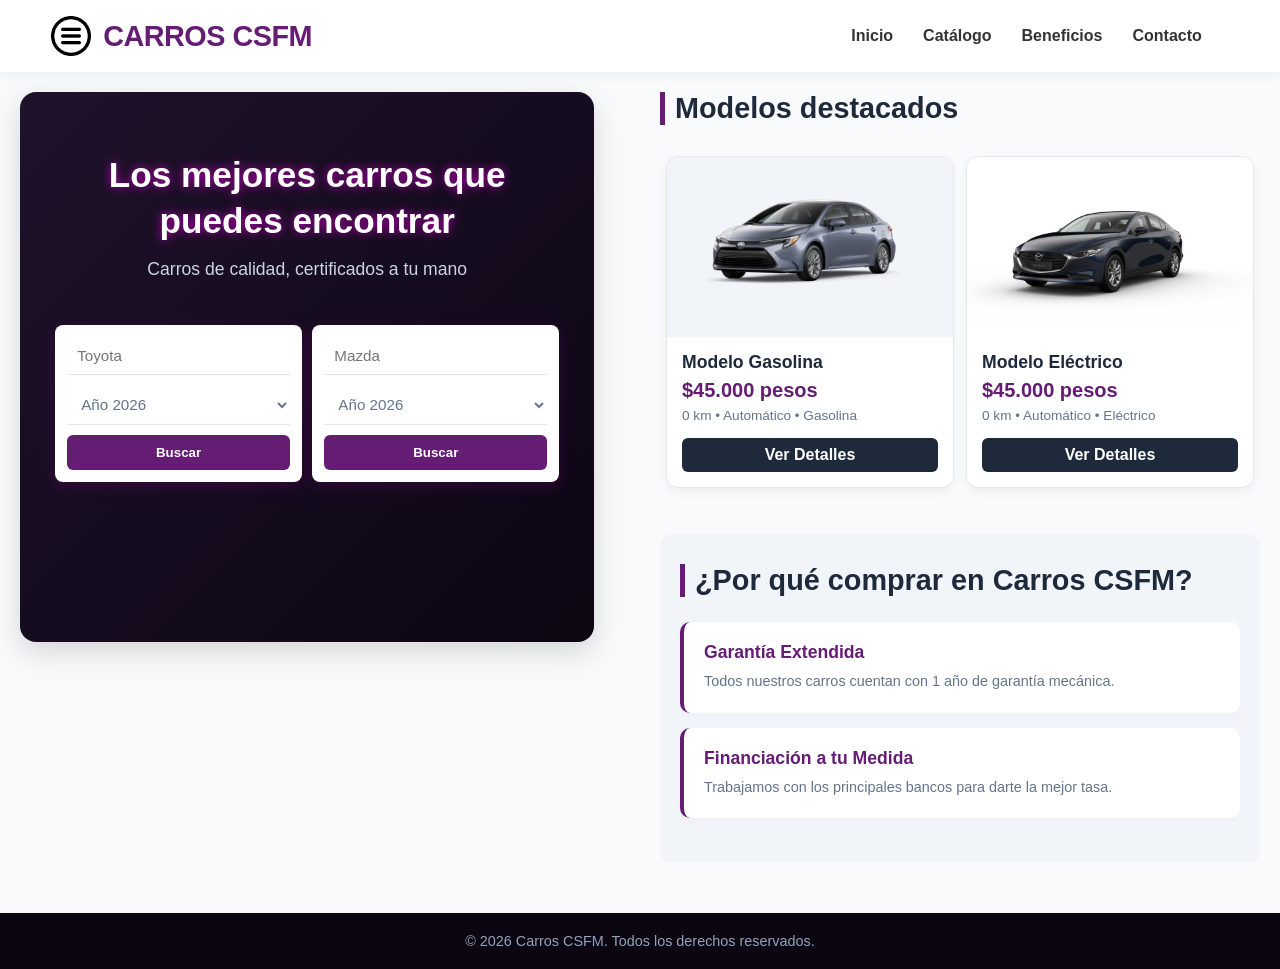
==== index.html @ 4cc78f71 "Resolver conflicto y añadir páginas" ====
<!doctype html>
<html lang="es">
  <head>
    <meta charset="UTF-8" />
    <meta name="viewport" content="width=device-width, initial-scale=1.0" />
    <title>CARROS CSFM</title>
    <link rel="stylesheet" href="css/Style.css" />
  </head>
  <body>
    <div class="container">
      <header class="header">
        <div class="logo-area">
          <img src="imagenes/menu-icon.png" alt="menu-pagina" />
          <h1>CARROS CSFM</h1>
        </div>
        <nav class="nav">
          <ul>
            <li><a href="#inicio">Inicio</a></li>
            <li><a href="#catalogo">Catálogo</a></li>
            <li><a href="#beneficios">Beneficios</a></li>
            <li><a href="#contacto">Contacto</a></li>
          </ul>
        </nav>
      </header>

      <div class="main-wrapper clearfix">
        <main class="main" id="inicio">
          <div class="presentacion-content">
            <h2>Los mejores carros que puedes encontrar</h2>
            <p>Carros de calidad, certificados a tu mano</p>

            <div class="search-container clearfix">
              <form action="search-box" class="search-form">
                <input type="text" placeholder="Toyota" />
                <select>
                  <option value="Año 2026">Año 2026</option>
                  <option value="Año 2025">Año 2025</option>
                  <option value="Año 2024">Año 2024</option>
                  <option value="Año 2023">Año 2023</option>
                  <option value="Año 2022">Año 2022</option>
                </select>
                <button type="submit">Buscar</button>
              </form>

              <form action="search-box" class="search-form">
                <input type="text" placeholder="Mazda" />
                <select>
                  <option value="Año 2026">Año 2026</option>
                  <option value="Año 2025">Año 2025</option>
                  <option value="Año 2024">Año 2024</option>
                  <option value="Año 2023">Año 2023</option>
                  <option value="Año 2022">Año 2022</option>
                </select>
                <button type="submit">Buscar</button>
              </form>
            </div>
          </div>
        </main>

        <aside class="sidebar">
          <section id="catalogo" class="catalogo-container">
            <h2 class="section-title">Modelos destacados</h2>

            <div class="car-grid clearfix">
              <article class="car-card">
                <img src="imagenes/carro1.png" alt="Modelo del carro" />
                <div class="car-info">
                  <h3>Modelo Gasolina</h3>
                  <p class="precio">$45.000 pesos</p>
                  <p class="especificaciones">0 km • Automático • Gasolina</p>
                  <a href="carro-gasolina.html" class="btn-details"
                    >Ver Detalles</a
                  >
                </div>
              </article>

              <article class="car-card">
                <img src="imagenes/carro2.png" alt="Modelo del carro" />
                <div class="car-info">
                  <h3>Modelo Eléctrico</h3>
                  <p class="precio">$45.000 pesos</p>
                  <p class="especificaciones">0 km • Automático • Eléctrico</p>
                  <a href="carro-electrico.html" class="btn-details"
                    >Ver Detalles</a
                  >
                </div>
              </article>
            </div>
          </section>

          <section id="beneficios" class="benefic">
            <h2 class="section-title">¿Por qué comprar en Carros CSFM?</h2>
            <div class="benefits-grid">
              <div class="benefit-item">
                <h3>Garantía Extendida</h3>
                <p>
                  Todos nuestros carros cuentan con 1 año de garantía mecánica.
                </p>
              </div>
              <div class="benefit-item">
                <h3>Financiación a tu Medida</h3>
                <p>
                  Trabajamos con los principales bancos para darte la mejor
                  tasa.
                </p>
              </div>
            </div>
          </section>
        </aside>
      </div>

      <footer class="footer">
        <p>© 2026 Carros CSFM. Todos los derechos reservados.</p>
      </footer>
    </div>
  </body>
</html>
---- css/Style.css ----
* {
    margin: 0;
    padding: 0;
    box-sizing: border-box;
    font-family: 'Segoe UI', Tahoma, Geneva, Verdana, sans-serif;
}

html {
    scroll-behavior: smooth;
    background-color: #f8fafc;
    color: #1e293b;
}

.container {
    max-width: 1400px;
    margin: 0 auto;
}

.clearfix::after {
    content: "";
    display: table;
    clear: both;
}

.header {
    display: flex;
    justify-content: space-between;
    align-items: center;
    padding: 15px 4%;
    background-color: #ffffff;
    box-shadow: 0px 4px 10px rgba(104, 28, 97, 0.05);
    position: sticky;
    top: 0;
    z-index: 100;
}

.logo-area {
    display: flex;
    align-items: center;
    gap: 12px; 
}

.logo-area img {
    width: 40px; 
    height: 40px; 
    object-fit: contain; 
}

.logo-area h1 {
    color: #651d74;
    font-size: 1.8rem;
    font-weight: 800;
    letter-spacing: -0.5px;
}

.nav ul {
    display: flex;
    align-items: center;
    list-style: none;
    margin: 12px;
}

.nav ul li {
    margin: 0 15px;
}

.nav ul li a {
    text-decoration: none;
    color: #333333;
    font-weight: 600;
    transition: color 0.3s ease;
}

.nav ul li a:hover {
    color: #651d74;
}

.main {
    float: left;
    width: 48%;
    padding: 20px;
}

.sidebar {
    float: right;
    width: 50%;
    padding: 20px;
}

.presentacion-content {
    background: linear-gradient(135deg, #1f122b 0%, #0c0512 100%);
    color: #ffffff;
    padding: 60px 30px;
    border-radius: 16px;
    text-align: center;
    min-height: 550px;
    box-shadow: 0px 10px 30px rgba(0, 0, 0, 0.15);
}

.presentacion-content h2 {
    color: #ffffff;
    font-size: 2.2rem;
    margin-bottom: 15px;
    text-shadow: 0px 0px 10px #bc00b9;
    line-height: 1.3;
}

.presentacion-content p {
    color: #cbd5e1;
    font-size: 1.1rem;
    margin-bottom: 40px;
}

.search-form {
    float: left;
    width: 48%;
    margin: 1%;
    background-color: #ffffff;
    padding: 12px;
    border-radius: 8px;
    box-shadow: 0px 4px 15px rgba(188, 0, 185, 0.2);
}

.search-form input, 
.search-form select {
    border: none;
    padding: 10px;
    font-size: 0.95rem;
    outline: none;
    background: transparent;
    width: 100%;
    color: #1e293b;
    border-bottom: 1px solid #e2e8f0;
    margin-bottom: 10px;
}

.search-form select {
    color: #64748b;
    cursor: pointer;
}

.search-form button {
    background-color: #651d74;
    color: #ffffff;
    border: none;
    padding: 10px 20px;
    font-weight: 600;
    border-radius: 6px;
    cursor: pointer;
    width: 100%;
    transition: background-color 0.3s ease, box-shadow 0.3s ease;
}

.search-form button:hover {
    background-color: #bc00b9;
    box-shadow: 0px 0px 10px #bc00b9;
}

.catalogo-container {
    margin-bottom: 40px;
}

.section-title {
    font-size: 1.8rem;
    margin-bottom: 25px;
    color: #1e293b;
    border-left: 5px solid #651d74;
    padding-left: 10px;
}

.car-card {
    float: left;
    width: 48%;
    margin: 1%;
    background-color: #ffffff;
    border-radius: 12px;
    overflow: hidden;
    box-shadow: 0px 4px 10px rgba(0, 0, 0, 0.05);
    border: 1px solid #e2e8f0;
    animation: fadeInUp 0.6s ease-out forwards;
}

.car-card:hover {
    transform: translateY(-5px);
    box-shadow: 0px 4px 20px rgba(101, 29, 116, 0.15);
}

.car-card img {
    width: 100%;
    height: 180px;
    object-fit: cover;
    background-color: #f1f5f9;
    display: block;
}

.car-info {
    padding: 15px;
}

.car-info h3 {
    font-size: 1.1rem;
    margin-bottom: 6px;
    color: #1e293b;
}

.precio {
    font-size: 1.25rem;
    font-weight: 700;
    color: #651d74;
    margin-bottom: 6px;
}

.especificaciones {
    color: #64748b;
    font-size: 0.85rem;
    margin-bottom: 15px;
}

.btn-details {
    display: block;
    text-align: center;
    text-decoration: none;
    background-color: #1e293b;
    color: #ffffff;
    padding: 8px;
    border-radius: 6px;
    font-weight: 600;
    transition: background-color 0.3s ease;
}

.btn-details:hover {
    background-color: #651d74;
}

.benefic {
    background-color: #f1f5f9;
    padding: 30px 20px;
    border-radius: 12px;
}

.benefit-item {
    background-color: #ffffff;
    padding: 20px;
    border-radius: 10px;
    margin-bottom: 15px;
    box-shadow: 0px 4px 10px rgba(0, 0, 0, 0.02);
    border-left: 4px solid #651d74;
}

.benefit-item h3 {
    font-size: 1.1rem;
    color: #651d74;
    margin-bottom: 8px;
}

.benefit-item p {
    color: #64748b;
    line-height: 1.5;
    font-size: 0.9rem;
}

.footer {
    background-color: #0c0512;
    color: #94a3b8;
    text-align: center;
    padding: 20px 5%;
    font-size: 0.9rem;
    margin-top: 30px;
}

@keyframes fadeInUp {
    from {
        opacity: 0;
        transform: translateY(20px);
    }
    to {
        opacity: 1;
        transform: translateY(0);
    }
}

.car-card {
    animation: fadeInUp 0.6s ease-out forwards;
}

.car-grid .car-card:nth-child(1) { animation-delay: 0.1s; }
.car-grid .car-card:nth-child(2) { animation-delay: 0.2s; }
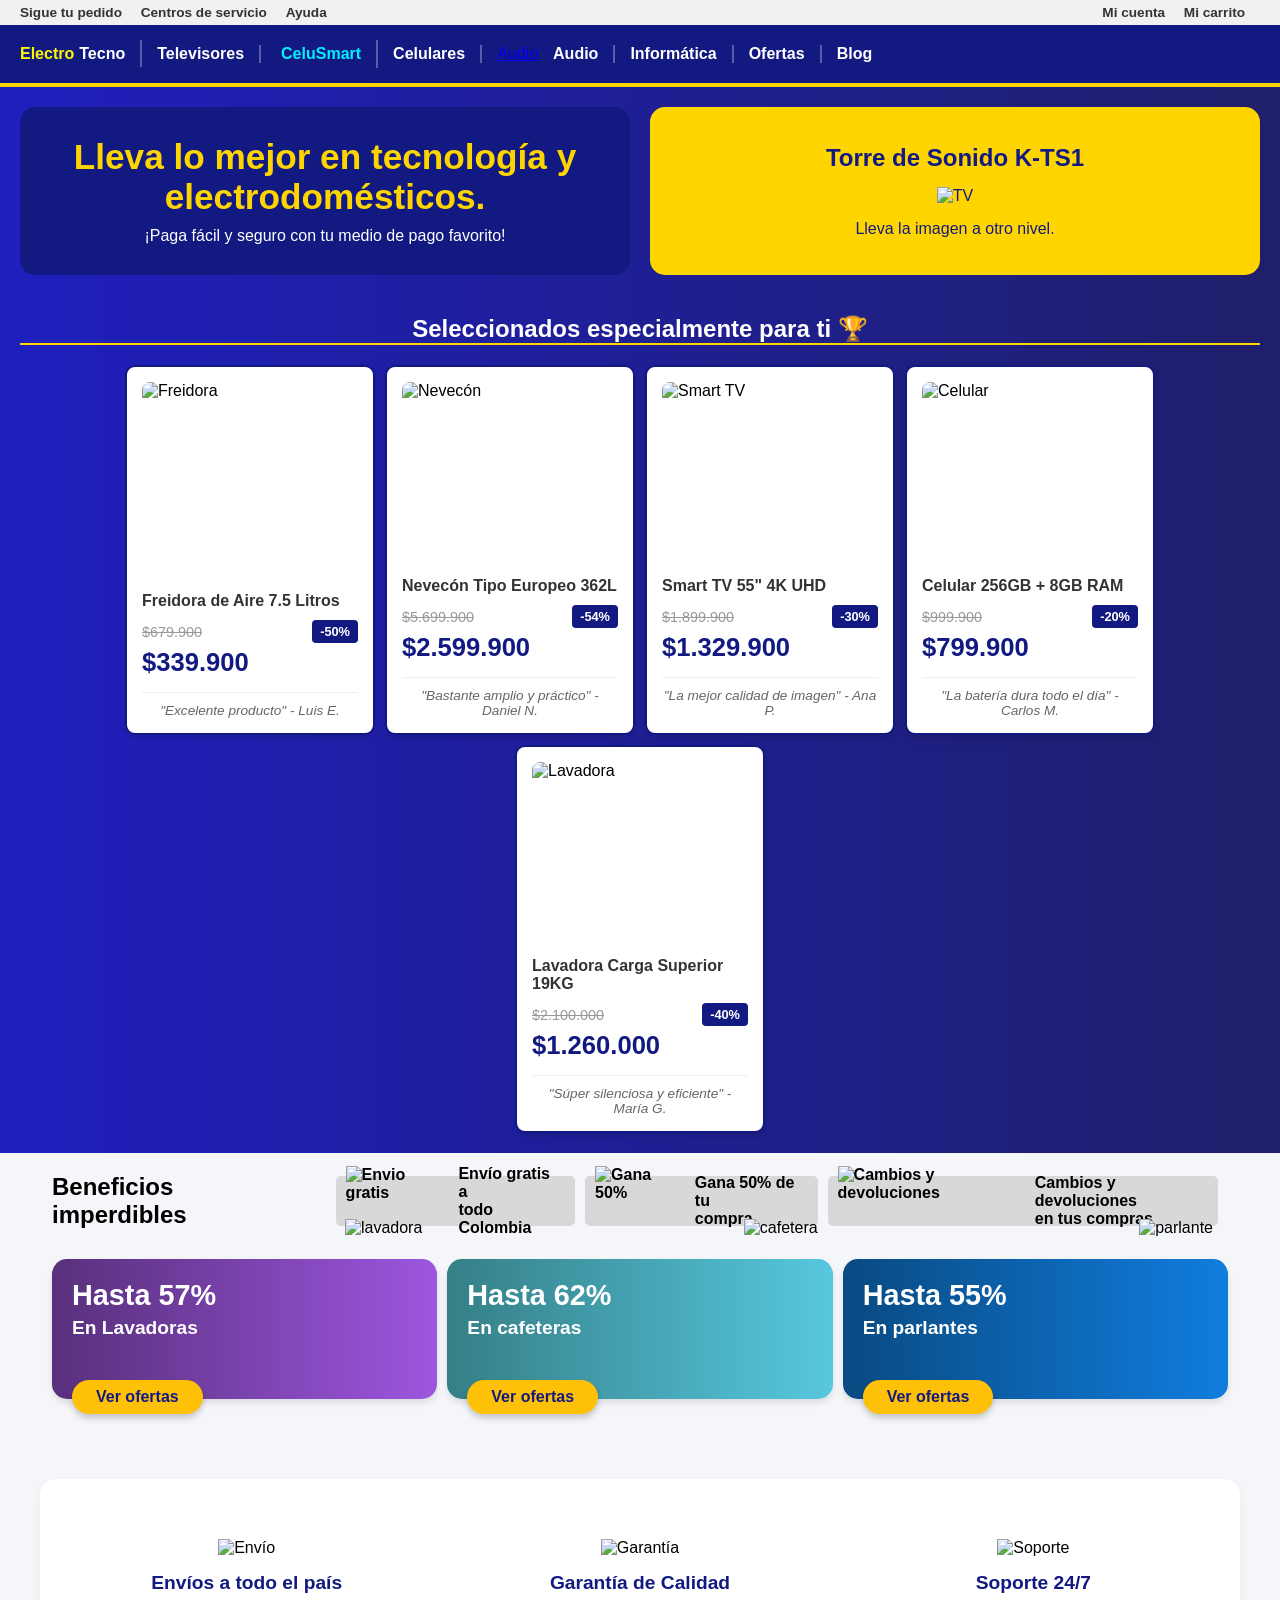
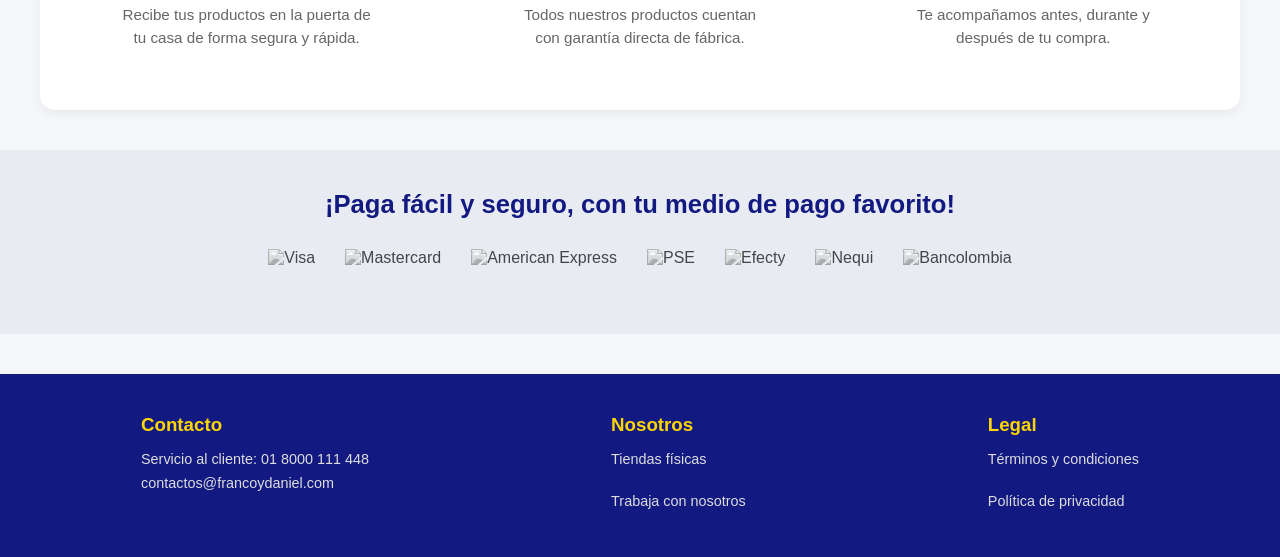
==== commit ecd7b448: "nombres de paginas corregidos" ====
--- a/index.html
+++ b/index.html
@@ -1,117 +1,218 @@
-<!doctype html>
+<!DOCTYPE html>
 <html lang="es">
-  <head>
-    <meta charset="UTF-8" />
-    <meta name="viewport" content="width=device-width, initial-scale=1.0" />
-    <title>CARROS CSFM</title>
-    <link rel="stylesheet" href="css/Style.css" />
-  </head>
-  <body>
-    <div class="container">
-      <header class="header">
-        <div class="logo-area">
-          <img src="imagenes/menu-icon.png" alt="menu-pagina" />
-          <h1>CARROS CSFM</h1>
-        </div>
-        <nav class="nav">
-          <ul>
-            <li><a href="#inicio">Inicio</a></li>
-            <li><a href="#catalogo">Catálogo</a></li>
-            <li><a href="#beneficios">Beneficios</a></li>
-            <li><a href="#contacto">Contacto</a></li>
-          </ul>
+<head>
+    <meta charset="UTF-8">
+    <meta name="viewport" content="width=device-width, initial-scale=1.0">
+    <link rel="stylesheet" href="css/stylesPag3.css">
+    <title>ElectroTecno</title>
+</head>
+<body>
+    <div class="top-bar">
+        <div class="top-links">
+            <a href="#">Sigue tu pedido</a>
+            <a href="#">Centros de servicio</a>
+            <a href="#">Ayuda</a>
+        </div>
+        <div class="top-account">
+            <a href="#">Mi cuenta</a>
+            <a href="#">Mi carrito</a>
+        </div>
+    </div>
+
+    <header>
+        <nav class="indices">
+            <a class="logo" href="pag3.html">Electro<span>Tecno</span></a>
+            <a class="menus" href="#catalogo">Televisores</a>
+            <a class="logoCelu" href="pag1.html">CeluSmart</a>
+            <a class="menus" href="#catalogo">Celulares</a>
+            <a class="logoCars" href="cars.html">Audio</a>
+            <a class="menus" href="#catalogo">Audio</a>
+            <a class="menus" href="#catalogo">Informática</a>
+            <a class="menus" href="#catalogo">Ofertas</a>
+            <a class="menus" href="#catalogo">Blog</a>
         </nav>
-      </header>
-
-      <div class="main-wrapper clearfix">
-        <main class="main" id="inicio">
-          <div class="presentacion-content">
-            <h2>Los mejores carros que puedes encontrar</h2>
-            <p>Carros de calidad, certificados a tu mano</p>
-
-            <div class="search-container clearfix">
-              <form action="search-box" class="search-form">
-                <input type="text" placeholder="Toyota" />
-                <select>
-                  <option value="Año 2026">Año 2026</option>
-                  <option value="Año 2025">Año 2025</option>
-                  <option value="Año 2024">Año 2024</option>
-                  <option value="Año 2023">Año 2023</option>
-                  <option value="Año 2022">Año 2022</option>
-                </select>
-                <button type="submit">Buscar</button>
-              </form>
-
-              <form action="search-box" class="search-form">
-                <input type="text" placeholder="Mazda" />
-                <select>
-                  <option value="Año 2026">Año 2026</option>
-                  <option value="Año 2025">Año 2025</option>
-                  <option value="Año 2024">Año 2024</option>
-                  <option value="Año 2023">Año 2023</option>
-                  <option value="Año 2022">Año 2022</option>
-                </select>
-                <button type="submit">Buscar</button>
-              </form>
-            </div>
-          </div>
-        </main>
-
-        <aside class="sidebar">
-          <section id="catalogo" class="catalogo-container">
-            <h2 class="section-title">Modelos destacados</h2>
-
-            <div class="car-grid clearfix">
-              <article class="car-card">
-                <img src="imagenes/carro1.png" alt="Modelo del carro" />
-                <div class="car-info">
-                  <h3>Modelo Gasolina</h3>
-                  <p class="precio">$45.000 pesos</p>
-                  <p class="especificaciones">0 km • Automático • Gasolina</p>
-                  <a href="carro-gasolina.html" class="btn-details"
-                    >Ver Detalles</a
-                  >
-                </div>
-              </article>
-
-              <article class="car-card">
-                <img src="imagenes/carro2.png" alt="Modelo del carro" />
-                <div class="car-info">
-                  <h3>Modelo Eléctrico</h3>
-                  <p class="precio">$45.000 pesos</p>
-                  <p class="especificaciones">0 km • Automático • Eléctrico</p>
-                  <a href="carro-electrico.html" class="btn-details"
-                    >Ver Detalles</a
-                  >
-                </div>
-              </article>
-            </div>
-          </section>
-
-          <section id="beneficios" class="benefic">
-            <h2 class="section-title">¿Por qué comprar en Carros CSFM?</h2>
-            <div class="benefits-grid">
-              <div class="benefit-item">
-                <h3>Garantía Extendida</h3>
-                <p>
-                  Todos nuestros carros cuentan con 1 año de garantía mecánica.
-                </p>
-              </div>
-              <div class="benefit-item">
-                <h3>Financiación a tu Medida</h3>
-                <p>
-                  Trabajamos con los principales bancos para darte la mejor
-                  tasa.
-                </p>
-              </div>
-            </div>
-          </section>
-        </aside>
-      </div>
-
-      <footer class="footer">
-        <p>© 2026 Carros CSFM. Todos los derechos reservados.</p>
-      </footer>
-    </div>
-  </body>
-</html>
+    </header>
+
+    <section class="comienzo">
+        <div class="desc1">
+            <h2>Lleva lo mejor en tecnología y electrodomésticos.</h2>
+            <p>¡Paga fácil y seguro con tu medio de pago favorito!</p>
+        </div>
+
+        <div class="destacados1">
+            <h2>Torre de Sonido K-TS1</h2>
+            <img src="https://s.zkcdn.net/Advertisers/9590a41223d542aeb8a2eaf7455b373f.webp" alt="TV">
+            <p>Lleva la imagen a otro nivel.</p>
+        </div>
+
+        <div class="desc2">
+            <h2>Seleccionados especialmente para ti 🏆</h2>
+        </div>
+
+        <div class="productos">
+            <div class="tarjeta-producto">
+                <img class="img-producto" src="https://encrypted-tbn0.gstatic.com/images?q=tbn:ANd9GcQHvvAoImqOx4oAKf4tnxMNAz7L4gB2Ag9oARIKvJiV7q2gemTp1v9jBRzb&s=10" alt="Freidora">
+                <div class="info-producto">
+                    <h4>Freidora de Aire 7.5 Litros</h4>
+                    <div class="contenedor-precio-viejo">
+                        <p class="precio-viejo">$679.900</p>
+                        <span class="descuento">-50%</span>
+                    </div>
+                    <p class="precio-nuevo">$339.900</p>
+                    <p class="resena">"Excelente producto" - Luis E.</p>
+                </div>
+            </div>
+
+            <div class="tarjeta-producto">
+                <img class="img-producto" src="https://encrypted-tbn0.gstatic.com/images?q=tbn:ANd9GcRMccmaz4byksBHpvVSUhokrjqrNBajiZ5CRlcLtSCZBTcXV_nW5v05UZB3&s=10" alt="Nevecón">
+                <div class="info-producto">
+                    <h4>Nevecón Tipo Europeo 362L</h4>
+                    <div class="contenedor-precio-viejo">
+                        <p class="precio-viejo">$5.699.900</p>
+                        <span class="descuento">-54%</span>
+                    </div>
+                    <p class="precio-nuevo">$2.599.900</p>
+                    <p class="resena">"Bastante amplio y práctico" - Daniel N.</p>
+                </div>
+            </div>
+
+            <div class="tarjeta-producto">
+                <img class="img-producto" src="https://i.blogs.es/608403/cabecera/840_560.jpeg" alt="Smart TV">
+                <div class="info-producto">
+                    <h4>Smart TV 55" 4K UHD</h4>
+                    <div class="contenedor-precio-viejo">
+                        <p class="precio-viejo">$1.899.900</p>
+                        <span class="descuento">-30%</span>
+                    </div>
+                    <p class="precio-nuevo">$1.329.900</p>
+                    <p class="resena">"La mejor calidad de imagen" - Ana P.</p>
+                </div>
+            </div>
+
+            <div class="tarjeta-producto">
+                <img class="img-producto" src="https://encrypted-tbn0.gstatic.com/images?q=tbn:ANd9GcSBHoZh23RnBL8rC4fDNEOS_zHp1uCrHQu1Z9KlwP8n_RR4gGqe-0bM1FY&s=10" alt="Celular">
+                <div class="info-producto">
+                    <h4>Celular 256GB + 8GB RAM</h4>
+                    <div class="contenedor-precio-viejo">
+                        <p class="precio-viejo">$999.900</p>
+                        <span class="descuento">-20%</span>
+                    </div>
+                    <p class="precio-nuevo">$799.900</p>
+                    <p class="resena">"La batería dura todo el día" - Carlos M.</p>
+                </div>
+            </div>
+
+            <div class="tarjeta-producto">
+                <img class="img-producto" src="https://encrypted-tbn0.gstatic.com/images?q=tbn:ANd9GcTBRC6EmYcGVKat64wuodwG2r8JKEB41oXrQn4_EZXxUIa9eBVqrF6CSBl8&s=10" alt="Lavadora">
+                <div class="info-producto">
+                    <h4>Lavadora Carga Superior 19KG</h4>
+                    <div class="contenedor-precio-viejo">
+                        <p class="precio-viejo">$2.100.000</p>
+                        <span class="descuento">-40%</span>
+                    </div>
+                    <p class="precio-nuevo">$1.260.000</p>
+                    <p class="resena">"Súper silenciosa y eficiente" - María G.</p>
+                </div>
+            </div>
+        </div>
+    </section>
+
+    <section class="main">
+        <div class="beneficios-section">
+            <h2>Beneficios imperdibles</h2>
+            <div>
+                <div class="beneficios">
+                    <img src="https://cdn.dam.kalley.com.co/ecommerce/home/kalley/beneficios/envio-gratis.svg" alt="Envio gratis">
+                    <p>Envío gratis a<br>todo Colombia</p>
+                </div>
+                <div class="beneficios">
+                    <img src="https://cdn.dam.kalley.com.co/ecommerce/home/kalley/beneficios/gana-50.svg" alt="Gana 50%">
+                    <p>Gana 50% de tu<br>compra</p>
+                </div>
+                <div class="beneficios">
+                    <img src="https://cdn.dam.kalley.com.co/ecommerce/home/kalley/beneficios/cambio-devoluciones.svg" alt="Cambios y devoluciones">
+                    <p>Cambios y devoluciones<br>en tus compras</p>
+                </div>
+            </div>
+        </div>
+
+        <div class="productos">
+            <div class="tarjeta-promo a">
+                <div class="texto-promo">
+                    <h3>Hasta 57%</h3>
+                    <p>En Lavadoras</p>
+                </div>
+                <img src="https://media.aws.alkomprar.com/ymarketingcolcomercio/Kalley/Home/7705946474276.webp?w=400&q=85&format=webp" alt="lavadora">
+                <a href="#" class="btn-amarillo">Ver ofertas</a>
+            </div>
+            
+            <div class="tarjeta-promo b">
+                <div class="texto-promo">
+                    <h3>Hasta 62%</h3>
+                    <p>En cafeteras</p>
+                </div>
+                <img src="https://cdn.dam.kalley.com.co/ecommerce/home/kalley/productos/cafeteras.webp?w=400&q=85&format=webp" alt="cafetera">
+                <a href="#" class="btn-amarillo">Ver ofertas</a>
+            </div>
+            
+            <div class="tarjeta-promo c">
+                <div class="texto-promo">
+                    <h3>Hasta 55%</h3>
+                    <p>En parlantes</p>
+                </div>
+                <img src="https://cdn.dam.kalley.com.co/ecommerce/home/kalley/productos/parlantes.webp?w=400&q=85&format=webp" alt="parlante">
+                <a href="#" class="btn-amarillo">Ver ofertas</a>
+            </div>
+        </div>
+    </section>
+
+    <section class="mas-informacion">
+        <div class="info-item">
+            <img src="https://encrypted-tbn0.gstatic.com/images?q=tbn:ANd9GcRZC-L9OOkQ87Y4K1l_k5rFUB3f1jlUKCFXpLA11bEwCw&s=10" alt="Envío">
+            <h3>Envíos a todo el país</h3>
+            <p>Recibe tus productos en la puerta de tu casa de forma segura y rápida.</p>
+        </div>
+        <div class="info-item">
+            <img src="https://cdn-icons-png.flaticon.com/512/9290/9290787.png" alt="Garantía">
+            <h3>Garantía de Calidad</h3>
+            <p>Todos nuestros productos cuentan con garantía directa de fábrica.</p>
+        </div>
+        <div class="info-item">
+            <img src="https://encrypted-tbn0.gstatic.com/images?q=tbn:ANd9GcQ7LH6pk-OvB6Ucxk1OCFF3Xbn0VK-HBlR30Yk158NW4A&s=10" alt="Soporte">
+            <h3>Soporte 24/7</h3>
+            <p>Te acompañamos antes, durante y después de tu compra.</p>
+        </div>
+    </section>
+
+    <section class="medios-pago">
+        <h2>¡Paga fácil y seguro, con tu medio de pago favorito!</h2>
+        <div class="iconos-pago">
+            <img src="https://upload.wikimedia.org/wikipedia/commons/9/98/Visa_Inc._logo_%282005%E2%80%932014%29.svg?utm_source=es.wikipedia.org&utm_campaign=index&utm_content=original" alt="Visa">
+            <img src="https://upload.wikimedia.org/wikipedia/commons/2/2a/Mastercard-logo.svg?utm_source=es.wikipedia.org&utm_campaign=index&utm_content=original" alt="Mastercard">
+            <img src="https://1000marcas.net/wp-content/uploads/2020/03/logo-American-Express.png" alt="American Express">
+            <img src="https://www.alcaldiadepiedecuesta.gov.co/info/piedecuesta_se/media/galeria332.png" alt="PSE">
+            <img src="https://cdn.worldvectorlogo.com/logos/efecty.svg" alt="Efecty">
+            <img src="https://img.logo.dev/nequi.com?token=live_6a1a28fd-6420-4492-aeb0-b297461d9de2&size=128&retina=true&format=png" alt="Nequi">
+            <img src="https://images.seeklogo.com/logo-png/42/2/bancolombia-logo-png_seeklogo-428092.png" alt="Bancolombia">
+        </div>
+    </section>
+
+    <footer>
+        <div class="footer-col">
+            <h3>Contacto</h3>
+            <p>Servicio al cliente: 01 8000 111 448</p>
+            <p>contactos@francoydaniel.com</p>
+        </div>
+        <div class="footer-col">
+            <h3>Nosotros</h3>
+            <a href="#">Tiendas físicas</a><br>
+            <a href="#">Trabaja con nosotros</a>
+        </div>
+        <div class="footer-col">
+            <h3>Legal</h3>
+            <a href="#">Términos y condiciones</a><br>
+            <a href="#">Política de privacidad</a>
+        </div>
+    </footer>
+</body>
+</html>
--- a/css/stylesPag3.css
+++ b/css/stylesPag3.css
@@ -0,0 +1,460 @@
+* {
+  margin: 0;
+  padding: 0;
+  box-sizing: border-box;
+}
+
+html {
+  font-family: "Trebuchet MS", Arial, sans-serif;
+  scroll-behavior: smooth;
+  background-color: #f4f6f9;
+}
+
+.top-bar {
+  display: flex;
+  justify-content: space-between;
+  background-color: #f1f1f1;
+  padding: 5px 20px;
+  font-size: 0.85rem;
+}
+
+.top-bar a {
+  color: #333;
+  text-decoration: none;
+  margin-right: 15px;
+  font-weight: bold;
+}
+
+.top-bar a:hover {
+  color: #121a82;
+}
+
+header {
+  position: sticky;
+  top: 0;
+  width: 100%;
+  z-index: 5;
+  background-color: #121a82;
+  border-bottom: 4px solid #ffd500;
+}
+.logo {
+  color: #fff700;
+  font-size: 24px;
+  text-decoration: none;
+  font-weight: bold;
+  font-size: 16px;
+}
+.logo span{
+  color: #ffffff;
+  font-family:'Lucida Sans', 'Lucida Sans Regular', 'Lucida Grande', 'Lucida Sans Unicode', Geneva, Verdana, sans-serif;
+  font-size: 24px;
+  text-decoration: none;
+  font-weight: bold;
+  font-size: 16px;
+  padding: 5px;
+  border-right: 2px solid rgba(255, 255, 255, 0.3);
+  padding-right: 15px;
+}
+.logoCelu {
+  color: #00f0ff;
+  font-size: 24px;
+  font-family: "Gill Sans", "Gill Sans MT", Calibri, "Trebuchet MS", sans-serif;
+  text-decoration: none;
+  font-weight: bold;
+  font-size: 16px;
+  padding: 5px;
+  border-right: 2px solid rgba(255, 255, 255, 0.3);
+  padding-right: 15px;
+}
+
+.indices {
+  display: flex;
+  list-style: none;
+  align-items: center;
+  padding: 15px 20px;
+  gap: 15px;
+  overflow-x: auto;
+  white-space: nowrap;
+}
+
+.menus {
+  color: #fff;
+  border-right: 2px solid rgba(255, 255, 255, 0.3);
+  text-decoration: none;
+  padding-right: 15px;
+  font-weight: bold;
+}
+
+.menus:last-child {
+  border-right: none;
+  padding-right: 0;
+}
+
+.menus:hover, .logoCelu:hover {
+  color: #ffd500;
+}
+
+.comienzo {
+  background: linear-gradient(to right, #1f1fbf, #1f1f6a);
+  width: 100%;
+  margin: 0 auto;
+  display: grid;
+  gap: 20px;
+  padding: 20px;
+  grid-template-columns: 1fr 1fr 1fr 1fr;
+  grid-template-rows: auto;
+  grid-template-areas:
+    "dsc1 dsc1 dst1 dst1"
+    "dsc1 dsc1 dst1 dst1"
+    "dsc2 dsc2 dsc2 dsc2"
+    "p1 p1 p1 p1";
+}
+
+.desc1 {
+  background-color: #121a82;
+  grid-area: dsc1;
+  display: flex;
+  flex-direction: column;
+  justify-content: center;
+  align-items: center;
+  text-align: center;
+  border-radius: 15px;
+  padding: 30px;
+  color: white;
+}
+
+.desc1 h2 {
+  font-size: 2.2rem;
+  margin-bottom: 10px;
+  color: #ffd500;
+}
+
+.destacados1 {
+  display: flex;
+  flex-direction: column;
+  background-color: #ffd500;
+  grid-area: dst1;
+  align-items: center;
+  justify-content: center;
+  border-radius: 15px;
+  padding: 20px;
+  gap: 15px;
+  color: #121a82;
+  text-align: center;
+}
+
+.destacados1 img {
+  max-width: 99%;
+}
+
+.desc2 {
+  background-color: transparent;
+  grid-area: dsc2;
+  display: flex;
+  justify-content: center;
+  align-items: center;
+  color: #ffffff;
+  padding: 20px 0 0 0;
+  border-bottom: 2px solid #ffd500;
+}
+
+.productos {
+  display: flex;
+  justify-content: center;
+  align-items: stretch;
+  gap: 10px;
+  flex-wrap: wrap;
+}
+
+.comienzo .productos {
+  grid-area: p1;
+}
+
+.main {
+  width: 100%;
+  max-width: 95%;
+  margin: 0 auto;
+  gap: 20px;
+  padding: 20px;
+}
+
+.beneficios-section {
+  display: flex;
+  justify-content: space-between;
+  align-items: center;
+  gap: 40px;
+}
+
+.beneficios-section div,
+.beneficios-section p {
+  display: flex;
+  justify-content: space-between;
+  align-items: center;
+  gap: 10px;
+  padding: 0 10px;
+  font-weight: bold;
+}
+
+.beneficios {
+  display: flex;
+  background-color: #d8d8d8;
+  border-radius: 5px;
+  align-items: center;
+  height: 50px;
+}
+
+.beneficios:hover {
+  background-color: #f9c332;
+}
+
+.beneficios img {
+  height: 70px;
+  width: auto;
+}
+
+.tarjeta-promo {
+  position: relative;
+  background-color: #fff;
+  min-height: 140px;
+  border-radius: 15px;
+  padding: 20px 140px 20px 20px;
+  text-align: left;
+  flex-grow: 1;
+  box-shadow: 0 4px 6px rgba(0, 0, 0, 0.1);
+  margin-top: 30px;
+  margin-bottom: 20px;
+}
+
+.tarjeta-promo.a {
+  background: linear-gradient(to right, #58307c, #9d56df);
+}
+
+.tarjeta-promo.b {
+  background: linear-gradient(to right, #357f87, #57c8df);
+}
+
+.tarjeta-promo.c {
+  background: linear-gradient(to right, #094a81, #107dde);
+}
+
+.texto-promo h3 {
+  color: #fff;
+  font-size: 1.8rem;
+  font-weight: bolder;
+  margin-bottom: 5px;
+}
+
+.texto-promo p {
+  color: #fff;
+  font-size: 1.2rem;
+  font-weight: bold;
+}
+
+.tarjeta-promo img {
+  position: absolute;
+  right: 15px;
+  bottom: 10px;
+  height: 170px;
+  z-index: 1;
+}
+
+.btn-amarillo {
+  position: absolute;
+  bottom: -15px;
+  left: 20px;
+  background-color: #ffc107;
+  color: #121a82;
+  text-decoration: none;
+  padding: 8px 24px;
+  border-radius: 20px;
+  font-weight: bold;
+  box-shadow: 0 4px 6px rgba(0, 0, 0, 0.2);
+  z-index: 2;
+  transition-property: all;
+  transition-duration: 100ms;
+  transition-timing-function: linear;
+}
+.btn-amarillo:hover {
+  background-color: #cb9902;
+}
+
+.tarjeta-producto {
+  background-color: #fff;
+  border-radius: 10px;
+  padding: 15px;
+  width: 100%;
+  max-width: 250px;
+  box-shadow: 0 4px 6px rgba(0, 0, 0, 0.1);
+  border: 2px solid #121a82;
+  display: flex;
+  flex-direction: column;
+}
+
+.img-producto {
+  width: 100%;
+  height: 180px;
+  object-fit: cover;
+  border-radius: 8px;
+  margin-bottom: 15px;
+}
+
+.info-producto {
+  display: flex;
+  flex-direction: column;
+  flex-grow: 1;
+  justify-content: flex-end;
+  text-align: left;
+}
+
+.tarjeta-producto h4 {
+  color: #333;
+  margin: 0 0 10px 0;
+  font-size: 1rem;
+}
+
+.contenedor-precio-viejo {
+  display: flex;
+  justify-content: space-between;
+  align-items: center;
+  margin-bottom: 5px;
+}
+
+.precio-viejo {
+  text-decoration: line-through;
+  color: #999;
+  font-size: 0.9rem;
+  margin: 0;
+}
+
+.descuento {
+  background-color: #121a82;
+  color: white;
+  padding: 4px 8px;
+  border-radius: 4px;
+  font-weight: bold;
+  font-size: 0.8rem;
+}
+
+.precio-nuevo {
+  color: #121a82;
+  font-size: 1.6rem;
+  font-weight: bold;
+  margin: 0 0 15px 0;
+}
+
+.resena {
+  font-style: italic;
+  color: #666;
+  font-size: 0.85rem;
+  border-top: 1px solid #eee;
+  padding-top: 10px;
+  margin: 0;
+  text-align: center;
+}
+
+.mas-informacion {
+  display: flex;
+  justify-content: space-around;
+  align-items: flex-start;
+  flex-wrap: wrap;
+  background-color: #fff;
+  padding: 40px 20px;
+  max-width: 1200px;
+  margin: 40px auto;
+  border-radius: 15px;
+  box-shadow: 0 4px 10px rgba(0, 0, 0, 0.05);
+  gap: 20px;
+}
+
+.info-item {
+  width: 100%;
+  max-width: 300px;
+  text-align: center;
+  padding: 20px;
+}
+
+.info-item img {
+  width: 60px;
+  height: 60px;
+  object-fit: contain;
+  margin-bottom: 15px;
+}
+
+.info-item h3 {
+  color: #121a82;
+  margin-bottom: 10px;
+  font-size: 1.2rem;
+}
+
+.info-item p {
+  color: #666;
+  font-size: 0.95rem;
+  line-height: 1.5;
+}
+
+.medios-pago {
+  background-color: #e8ebf2;
+  text-align: center;
+  padding: 40px 20px;
+  margin-top: 20px;
+}
+
+.medios-pago h2 {
+  color: #121a82;
+  margin-bottom: 30px;
+  font-size: 1.6rem;
+}
+
+.iconos-pago {
+  display: flex;
+  justify-content: center;
+  align-items: center;
+  flex-wrap: wrap;
+  gap: 30px;
+  max-width: 1000px;
+  margin: 0 auto;
+}
+
+.iconos-pago img {
+  height: 45px;
+  width: auto;
+  object-fit: contain;
+  filter: grayscale(100%);
+  opacity: 0.7;
+  transition: all 0.3s ease;
+}
+
+.iconos-pago img:hover {
+  filter: grayscale(0%);
+  opacity: 1;
+  transform: scale(1.1);
+}
+
+footer {
+  background-color: #121a82;
+  color: white;
+  display: flex;
+  justify-content: space-around;
+  flex-wrap: wrap;
+  padding: 40px 20px;
+  margin-top: 40px;
+}
+
+.footer-col h3 {
+  color: #ffd500;
+  margin-bottom: 15px;
+}
+
+.footer-col p,
+.footer-col a {
+  color: #ddd;
+  text-decoration: none;
+  display: block;
+  margin-bottom: 8px;
+  font-size: 0.9rem;
+}
+
+.footer-col a:hover {
+  color: #ffd500;
+  text-decoration: underline;
+}
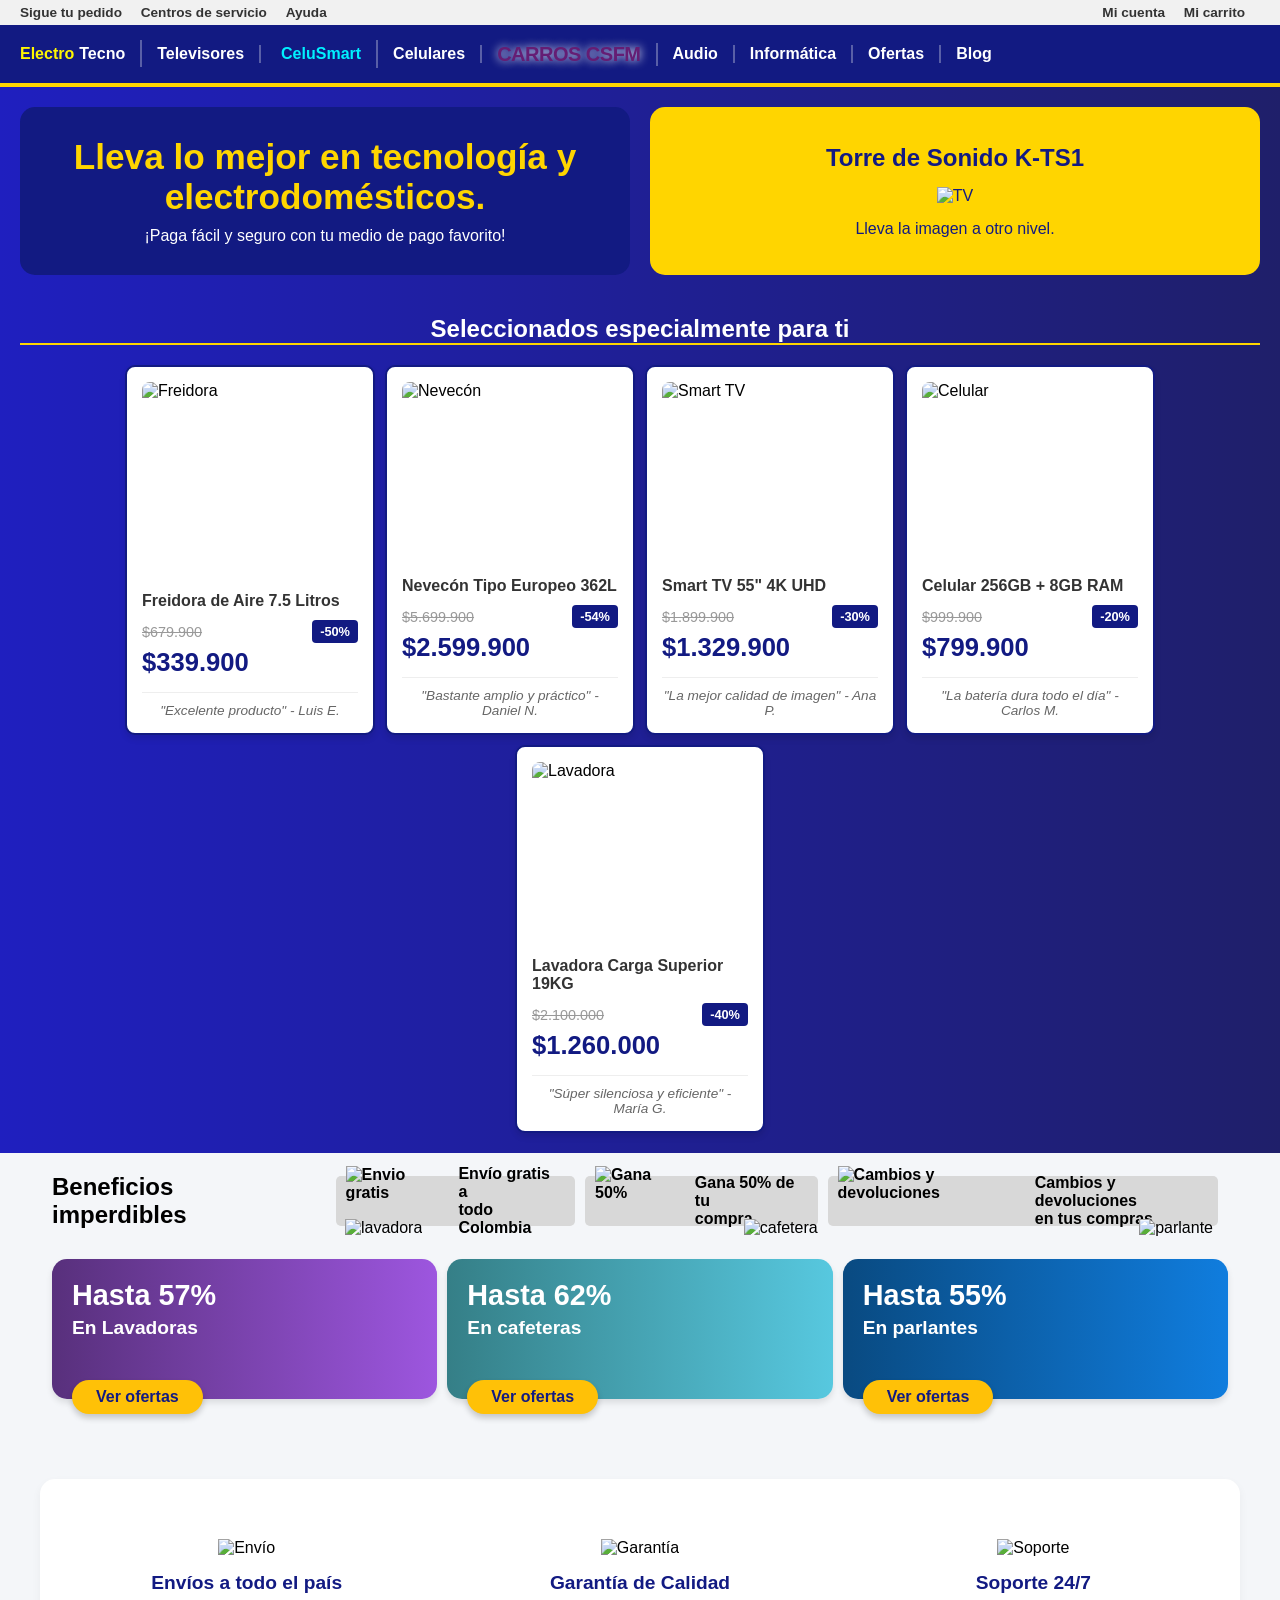
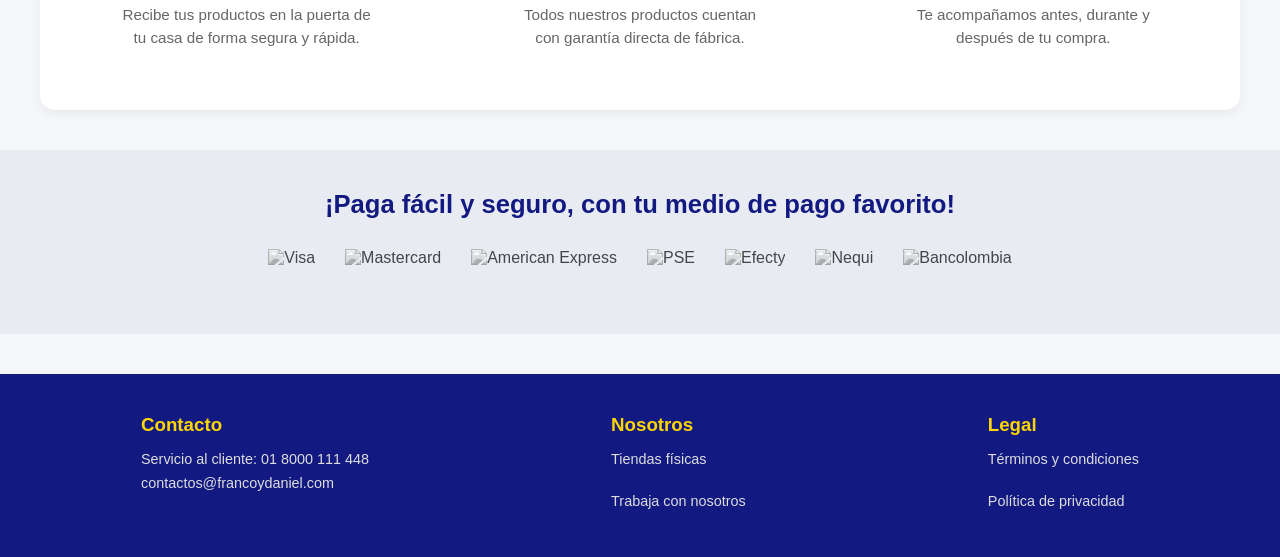
==== commit 53e05c20: "paginas interconectadas" ====
--- a/index.html
+++ b/index.html
@@ -3,7 +3,7 @@
 <head>
     <meta charset="UTF-8">
     <meta name="viewport" content="width=device-width, initial-scale=1.0">
-    <link rel="stylesheet" href="css/stylesPag3.css">
+    <link rel="stylesheet" href="css/stylesIndex.css">
     <title>ElectroTecno</title>
 </head>
 <body>
@@ -21,11 +21,11 @@
 
     <header>
         <nav class="indices">
-            <a class="logo" href="pag3.html">Electro<span>Tecno</span></a>
+            <a class="logo" href="index.html">Electro<span>Tecno</span></a>
             <a class="menus" href="#catalogo">Televisores</a>
             <a class="logoCelu" href="pag1.html">CeluSmart</a>
             <a class="menus" href="#catalogo">Celulares</a>
-            <a class="logoCars" href="cars.html">Audio</a>
+            <a class="logoCars" href="cars.html">CARROS CSFM</a>
             <a class="menus" href="#catalogo">Audio</a>
             <a class="menus" href="#catalogo">Informática</a>
             <a class="menus" href="#catalogo">Ofertas</a>
@@ -46,7 +46,7 @@
         </div>
 
         <div class="desc2">
-            <h2>Seleccionados especialmente para ti 🏆</h2>
+            <h2>Seleccionados especialmente para ti</h2>
         </div>
 
         <div class="productos">
--- a/css/stylesIndex.css
+++ b/css/stylesIndex.css
@@ -0,0 +1,476 @@
+* {
+  margin: 0;
+  padding: 0;
+  box-sizing: border-box;
+}
+
+html {
+  font-family: "Trebuchet MS", Arial, sans-serif;
+  scroll-behavior: smooth;
+  background-color: #f4f6f9;
+}
+
+.top-bar {
+  display: flex;
+  justify-content: space-between;
+  background-color: #f1f1f1;
+  padding: 5px 20px;
+  font-size: 0.85rem;
+}
+
+.top-bar a {
+  color: #333;
+  text-decoration: none;
+  margin-right: 15px;
+  font-weight: bold;
+}
+
+.top-bar a:hover {
+  color: #121a82;
+}
+
+header {
+  position: sticky;
+  top: 0;
+  width: 100%;
+  z-index: 5;
+  background-color: #121a82;
+  border-bottom: 4px solid #ffd500;
+}
+.logo {
+  color: #fff700;
+  font-size: 24px;
+  text-decoration: none;
+  font-weight: bold;
+  font-size: 16px;
+}
+.logo span {
+  color: #ffffff;
+  font-family:
+    "Lucida Sans", "Lucida Sans Regular", "Lucida Grande",
+    "Lucida Sans Unicode", Geneva, Verdana, sans-serif;
+  font-size: 24px;
+  text-decoration: none;
+  font-weight: bold;
+  font-size: 16px;
+  padding: 5px;
+  border-right: 2px solid rgba(255, 255, 255, 0.3);
+  padding-right: 15px;
+}
+.logoCelu {
+  color: #00f0ff;
+  font-size: 24px;
+  font-family: "Gill Sans", "Gill Sans MT", Calibri, "Trebuchet MS", sans-serif;
+  text-decoration: none;
+  font-weight: bold;
+  font-size: 16px;
+  padding: 5px;
+  border-right: 2px solid rgba(255, 255, 255, 0.3);
+  padding-right: 15px;
+}
+
+.logoCars {
+  color: #651d74;
+  font-family: 'Segoe UI', Tahoma, Geneva, Verdana, sans-serif;
+  font-size: 20px;
+  font-weight: 800;
+  text-decoration: none;
+  letter-spacing: -0.5px;
+  border-right: 2px solid rgba(255, 255, 255, 0.3);
+  padding-right: 15px;
+  text-shadow: 0 0 10px #fff;
+}
+
+.indices {
+  display: flex;
+  list-style: none;
+  align-items: center;
+  padding: 15px 20px;
+  gap: 15px;
+  overflow-x: auto;
+  white-space: nowrap;
+}
+
+.menus {
+  color: #fff;
+  border-right: 2px solid rgba(255, 255, 255, 0.3);
+  text-decoration: none;
+  padding-right: 15px;
+  font-weight: bold;
+}
+
+.menus:last-child {
+  border-right: none;
+  padding-right: 0;
+}
+
+.menus:hover,
+.logoCelu:hover,
+.logoCars:hover {
+  color: #ffd500;
+}
+
+.comienzo {
+  background: linear-gradient(to right, #1f1fbf, #1f1f6a);
+  width: 100%;
+  margin: 0 auto;
+  display: grid;
+  gap: 20px;
+  padding: 20px;
+  grid-template-columns: 1fr 1fr 1fr 1fr;
+  grid-template-rows: auto;
+  grid-template-areas:
+    "dsc1 dsc1 dst1 dst1"
+    "dsc1 dsc1 dst1 dst1"
+    "dsc2 dsc2 dsc2 dsc2"
+    "p1 p1 p1 p1";
+}
+
+.desc1 {
+  background-color: #121a82;
+  grid-area: dsc1;
+  display: flex;
+  flex-direction: column;
+  justify-content: center;
+  align-items: center;
+  text-align: center;
+  border-radius: 15px;
+  padding: 30px;
+  color: white;
+}
+
+.desc1 h2 {
+  font-size: 2.2rem;
+  margin-bottom: 10px;
+  color: #ffd500;
+}
+
+.destacados1 {
+  display: flex;
+  flex-direction: column;
+  background-color: #ffd500;
+  grid-area: dst1;
+  align-items: center;
+  justify-content: center;
+  border-radius: 15px;
+  padding: 20px;
+  gap: 15px;
+  color: #121a82;
+  text-align: center;
+}
+
+.destacados1 img {
+  max-width: 99%;
+}
+
+.desc2 {
+  background-color: transparent;
+  grid-area: dsc2;
+  display: flex;
+  justify-content: center;
+  align-items: center;
+  color: #ffffff;
+  padding: 20px 0 0 0;
+  border-bottom: 2px solid #ffd500;
+}
+
+.productos {
+  display: flex;
+  justify-content: center;
+  align-items: stretch;
+  gap: 10px;
+  flex-wrap: wrap;
+}
+
+.comienzo .productos {
+  grid-area: p1;
+}
+
+.main {
+  width: 100%;
+  max-width: 95%;
+  margin: 0 auto;
+  gap: 20px;
+  padding: 20px;
+}
+
+.beneficios-section {
+  display: flex;
+  justify-content: space-between;
+  align-items: center;
+  gap: 40px;
+}
+
+.beneficios-section div,
+.beneficios-section p {
+  display: flex;
+  justify-content: space-between;
+  align-items: center;
+  gap: 10px;
+  padding: 0 10px;
+  font-weight: bold;
+}
+
+.beneficios {
+  display: flex;
+  background-color: #d8d8d8;
+  border-radius: 5px;
+  align-items: center;
+  height: 50px;
+}
+
+.beneficios:hover {
+  background-color: #f9c332;
+}
+
+.beneficios img {
+  height: 70px;
+  width: auto;
+}
+
+.tarjeta-promo {
+  position: relative;
+  background-color: #fff;
+  min-height: 140px;
+  border-radius: 15px;
+  padding: 20px 140px 20px 20px;
+  text-align: left;
+  flex-grow: 1;
+  box-shadow: 0 4px 6px rgba(0, 0, 0, 0.1);
+  margin-top: 30px;
+  margin-bottom: 20px;
+}
+
+.tarjeta-promo.a {
+  background: linear-gradient(to right, #58307c, #9d56df);
+}
+
+.tarjeta-promo.b {
+  background: linear-gradient(to right, #357f87, #57c8df);
+}
+
+.tarjeta-promo.c {
+  background: linear-gradient(to right, #094a81, #107dde);
+}
+
+.texto-promo h3 {
+  color: #fff;
+  font-size: 1.8rem;
+  font-weight: bolder;
+  margin-bottom: 5px;
+}
+
+.texto-promo p {
+  color: #fff;
+  font-size: 1.2rem;
+  font-weight: bold;
+}
+
+.tarjeta-promo img {
+  position: absolute;
+  right: 15px;
+  bottom: 10px;
+  height: 170px;
+  z-index: 1;
+}
+
+.btn-amarillo {
+  position: absolute;
+  bottom: -15px;
+  left: 20px;
+  background-color: #ffc107;
+  color: #121a82;
+  text-decoration: none;
+  padding: 8px 24px;
+  border-radius: 20px;
+  font-weight: bold;
+  box-shadow: 0 4px 6px rgba(0, 0, 0, 0.2);
+  z-index: 2;
+  transition-property: all;
+  transition-duration: 100ms;
+  transition-timing-function: linear;
+}
+.btn-amarillo:hover {
+  background-color: #cb9902;
+}
+
+.tarjeta-producto {
+  background-color: #fff;
+  border-radius: 10px;
+  padding: 15px;
+  width: 100%;
+  max-width: 250px;
+  box-shadow: 0 4px 6px rgba(0, 0, 0, 0.1);
+  border: 2px solid #121a82;
+  display: flex;
+  flex-direction: column;
+}
+
+.img-producto {
+  width: 100%;
+  height: 180px;
+  object-fit: cover;
+  border-radius: 8px;
+  margin-bottom: 15px;
+}
+
+.info-producto {
+  display: flex;
+  flex-direction: column;
+  flex-grow: 1;
+  justify-content: flex-end;
+  text-align: left;
+}
+
+.tarjeta-producto h4 {
+  color: #333;
+  margin: 0 0 10px 0;
+  font-size: 1rem;
+}
+
+.contenedor-precio-viejo {
+  display: flex;
+  justify-content: space-between;
+  align-items: center;
+  margin-bottom: 5px;
+}
+
+.precio-viejo {
+  text-decoration: line-through;
+  color: #999;
+  font-size: 0.9rem;
+  margin: 0;
+}
+
+.descuento {
+  background-color: #121a82;
+  color: white;
+  padding: 4px 8px;
+  border-radius: 4px;
+  font-weight: bold;
+  font-size: 0.8rem;
+}
+
+.precio-nuevo {
+  color: #121a82;
+  font-size: 1.6rem;
+  font-weight: bold;
+  margin: 0 0 15px 0;
+}
+
+.resena {
+  font-style: italic;
+  color: #666;
+  font-size: 0.85rem;
+  border-top: 1px solid #eee;
+  padding-top: 10px;
+  margin: 0;
+  text-align: center;
+}
+
+.mas-informacion {
+  display: flex;
+  justify-content: space-around;
+  align-items: flex-start;
+  flex-wrap: wrap;
+  background-color: #fff;
+  padding: 40px 20px;
+  max-width: 1200px;
+  margin: 40px auto;
+  border-radius: 15px;
+  box-shadow: 0 4px 10px rgba(0, 0, 0, 0.05);
+  gap: 20px;
+}
+
+.info-item {
+  width: 100%;
+  max-width: 300px;
+  text-align: center;
+  padding: 20px;
+}
+
+.info-item img {
+  width: 60px;
+  height: 60px;
+  object-fit: contain;
+  margin-bottom: 15px;
+}
+
+.info-item h3 {
+  color: #121a82;
+  margin-bottom: 10px;
+  font-size: 1.2rem;
+}
+
+.info-item p {
+  color: #666;
+  font-size: 0.95rem;
+  line-height: 1.5;
+}
+
+.medios-pago {
+  background-color: #e8ebf2;
+  text-align: center;
+  padding: 40px 20px;
+  margin-top: 20px;
+}
+
+.medios-pago h2 {
+  color: #121a82;
+  margin-bottom: 30px;
+  font-size: 1.6rem;
+}
+
+.iconos-pago {
+  display: flex;
+  justify-content: center;
+  align-items: center;
+  flex-wrap: wrap;
+  gap: 30px;
+  max-width: 1000px;
+  margin: 0 auto;
+}
+
+.iconos-pago img {
+  height: 45px;
+  width: auto;
+  object-fit: contain;
+  filter: grayscale(100%);
+  opacity: 0.7;
+  transition: all 0.3s ease;
+}
+
+.iconos-pago img:hover {
+  filter: grayscale(0%);
+  opacity: 1;
+  transform: scale(1.1);
+}
+
+footer {
+  background-color: #121a82;
+  color: white;
+  display: flex;
+  justify-content: space-around;
+  flex-wrap: wrap;
+  padding: 40px 20px;
+  margin-top: 40px;
+}
+
+.footer-col h3 {
+  color: #ffd500;
+  margin-bottom: 15px;
+}
+
+.footer-col p,
+.footer-col a {
+  color: #ddd;
+  text-decoration: none;
+  display: block;
+  margin-bottom: 8px;
+  font-size: 0.9rem;
+}
+
+.footer-col a:hover {
+  color: #ffd500;
+  text-decoration: underline;
+}
